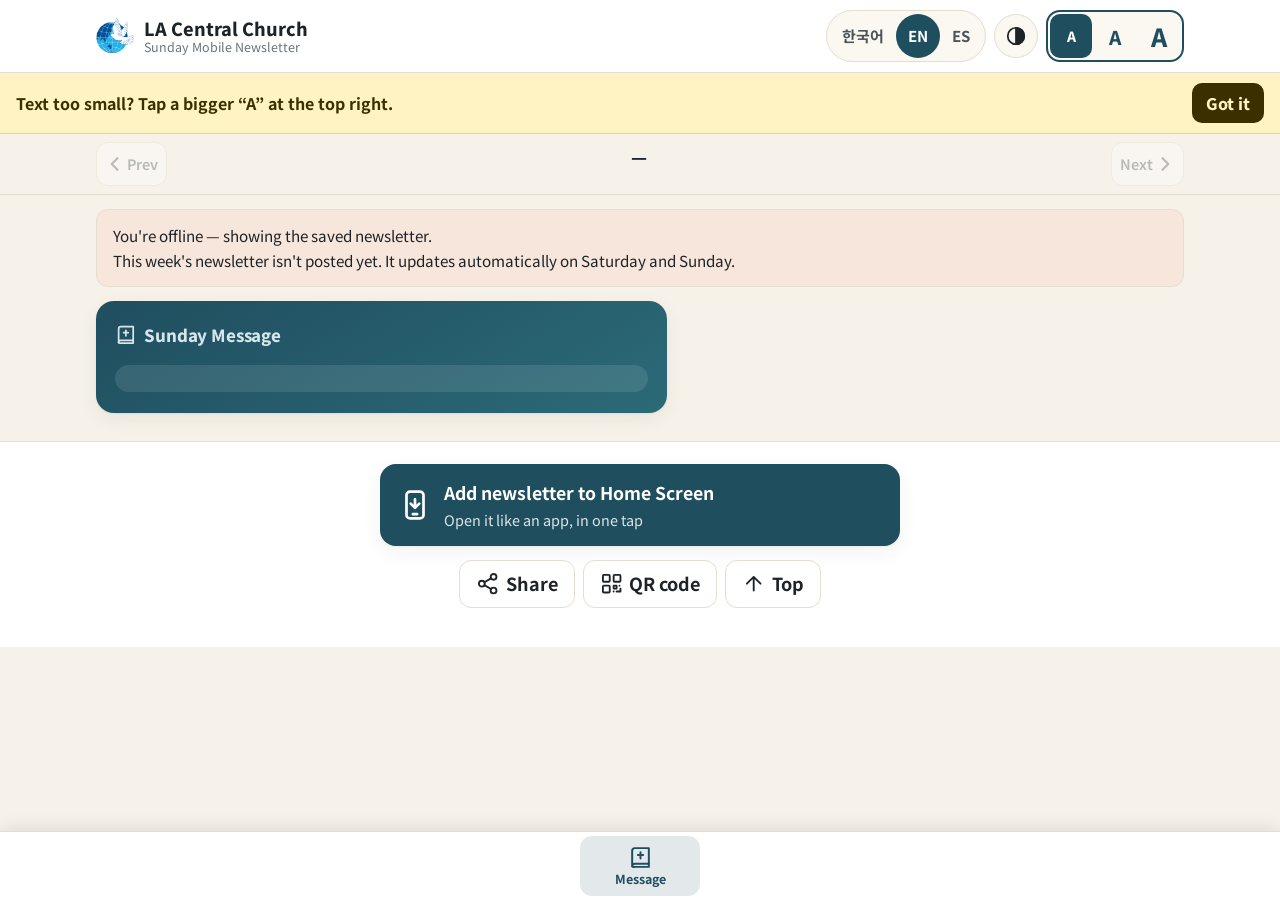
==== index.html @ 3c561816 "원본 소식지 칸 제거 Co-Authored-By: Claude Opus 5.5 <noreply@anthropic.com> Claude-Session: https://claude.a" ====
<!doctype html>
<html lang="ko">
<head>
  <meta charset="utf-8">
  <meta name="viewport" content="width=device-width, initial-scale=1, viewport-fit=cover">
  <title>LA 중앙교회</title>
  <meta name="description" content="LA Central Church · Sunday Newsletter">
  <meta property="og:type" content="website">
  <meta property="og:site_name" content="LA Central Church">
  <meta property="og:title" content="LA Central Church">
  <meta property="og:description" content="Sunday Newsletter">
  <meta property="og:url" content="https://ilhwan-moon.github.io/jungang-bulletin/">
  <meta property="og:image" content="https://ilhwan-moon.github.io/jungang-bulletin/og-image.png">
  <meta property="og:image:width" content="1200">
  <meta property="og:image:height" content="630">
  <meta name="twitter:card" content="summary_large_image">
  <meta name="robots" content="noindex, nofollow">
  <meta name="theme-color" content="#1f4e5f">
  <link rel="manifest" href="manifest.webmanifest">
  <link rel="icon" href="favicon-32.png" type="image/png" sizes="32x32">
  <link rel="icon" href="icon-192.png" type="image/png" sizes="192x192">
  <link rel="apple-touch-icon" href="apple-touch-icon.png">
  <meta name="apple-mobile-web-app-capable" content="yes">
  <meta name="mobile-web-app-capable" content="yes">
  <meta name="apple-mobile-web-app-title" content="LA 중앙교회">
  <meta name="apple-mobile-web-app-status-bar-style" content="default">
  <link rel="preconnect" href="https://fonts.googleapis.com">
  <link rel="preconnect" href="https://fonts.gstatic.com" crossorigin>
  <link href="https://fonts.googleapis.com/css2?family=Noto+Sans+KR:wght@400;500;700;800&family=Noto+Serif+KR:wght@600;700&display=swap" rel="stylesheet">
  <link rel="stylesheet" href="styles.css">
  <script>
    // 화면 깜빡임 없이 저장된 화면 모드(밝게/어둡게) 먼저 적용
    (function () { try { var m = localStorage.getItem('bb_theme') || ((document.cookie.match(/(?:^|;\s*)bb_theme=(light|dark)/) || [])[1]); if (m === 'light' || m === 'dark') document.documentElement.setAttribute('data-theme', m); } catch (e) {} })();
  </script>
  <script src="config.js"></script>
</head>
<body>
  <a class="skip" href="#main">본문으로</a>

  <header class="topbar" id="top">
    <div class="topbar-inner">
      <div class="brand">
        <img src="logo.png" alt="" width="38" height="38">
        <div>
          <div class="brand-name" data-church></div>
          <div class="brand-sub" data-i18n="bulletin"></div>
        </div>
      </div>
      <div class="controls">
        <div class="seg" role="group" aria-label="Language" id="langSeg">
          <button type="button" data-lang="ko" lang="ko">한국어</button>
          <button type="button" data-lang="en" lang="en">EN</button>
          <button type="button" data-lang="es" lang="es">ES</button>
        </div>
        <button type="button" class="theme-btn" id="themeBtn"><span class="ico" id="themeIco" aria-hidden="true"></span><span class="sr" id="themeLabel"></span></button>
        <div class="sizeseg" role="group" id="sizeSeg">
          <button type="button" data-size="1"><span class="g g1" aria-hidden="true">가</span></button>
          <button type="button" data-size="2"><span class="g g2" aria-hidden="true">가</span></button>
          <button type="button" data-size="3"><span class="g g3" aria-hidden="true">가</span></button>
        </div>
      </div>
    </div>
  </header>

  <div class="size-hint" id="sizeHint" hidden>
    <span id="sizeHintText"></span>
    <button type="button" id="sizeHintClose" data-i18n="ok"></button>
  </div>

  <div class="weekbar">
    <button type="button" class="wk-arrow" id="prevWeek"><svg viewBox="0 0 24 24" aria-hidden="true"><path d="M15 5l-7 7 7 7"/></svg><span data-i18n="prev"></span></button>
    <div class="wk-center">
      <div class="wk-date" id="weekDate">&nbsp;</div>
      <div class="wk-tag" id="weekTag"></div>
    </div>
    <button type="button" class="wk-arrow" id="nextWeek"><span data-i18n="next"></span><svg viewBox="0 0 24 24" aria-hidden="true"><path d="M9 5l7 7-7 7"/></svg></button>
  </div>

  <main id="main" class="wrap">
    <div id="notice" class="notice" hidden></div>

    <nav class="quicknav" aria-label="Sections" id="quicknav"></nav>

    <div class="grid">
      <div class="col-main">
        <!-- 가장 중요한 주일 말씀 -->
        <section class="card hero" id="sec-sermon" aria-labelledby="h-sermon">
          <h2 class="eyebrow" id="h-sermon"><span class="ico" data-ico="bible"></span><span data-i18n="sermon"></span></h2>
          <p class="sermon-title" id="sermonTitle"></p>
          <div class="sermon-meta">
            <div class="meta-row" id="scriptureRow">
              <span class="meta-k" data-i18n="scripture"></span>
              <span class="meta-v scripture" id="scripture"></span>
            </div>
            <div class="meta-row" id="preacherRow">
              <span class="meta-k" data-i18n="preacher"></span>
              <span class="meta-v" id="preacher"></span>
            </div>
            <div class="meta-row" id="locationRow">
              <span class="meta-k" data-i18n="location"></span>
              <span class="meta-v" id="sermonLocation"></span>
            </div>
          </div>
          <div class="video" id="videoBlock"></div>
          <div class="times" id="timesBlock">
            <h3 class="sub"><span class="ico" data-ico="clock"></span><span data-i18n="serviceTimes"></span></h3>
            <ul class="time-list" id="serviceTimes"></ul>
          </div>
          <p class="scripture-text" id="scriptureText" hidden></p>
          <div class="hymns" id="hymnsBlock">
            <h3 class="sub"><span class="ico" data-ico="music"></span><span data-i18n="hymns"></span></h3>
            <ol class="hymn-list" id="hymns"></ol>
          </div>
          <p class="fellow" id="fellowshipRow"><span class="fellow-k" data-i18n="fellowship"></span> <span id="fellowship"></span></p>
          <details class="order" id="orderBlock">
            <summary><span data-i18n="order"></span></summary>
            <ol class="order-list" id="order"></ol>
          </details>
        </section>

        <!-- 암송 -->
        <section class="card memory" id="sec-memory" aria-labelledby="h-memory">
          <div class="card-head">
            <h2 class="eyebrow" id="h-memory"><span class="ico" data-ico="heart"></span><span data-i18n="memory"></span></h2>
            <button type="button" class="chip-btn" id="practiceBtn" aria-pressed="false" data-i18n="practice"></button>
          </div>
          <p class="verse-theme" id="memoryTheme"></p>
          <blockquote class="verse" id="memoryText"></blockquote>
          <p class="verse-ref" id="memoryRef"></p>
          <p class="hint" id="practiceHint" hidden data-i18n="practiceHint"></p>
          <details class="next-verse" id="memoryLastBlock">
            <summary data-i18n="memoryLast"></summary>
            <p class="next-text" id="memoryLastText"></p>
            <p class="verse-ref" id="memoryLastRef"></p>
          </details>
          <details class="next-verse" id="memoryNextBlock">
            <summary data-i18n="memoryNext"></summary>
            <p class="next-text" id="memoryNextText"></p>
            <p class="verse-ref" id="memoryNextRef"></p>
          </details>
        </section>

        <!-- 이번 주 묵상 말씀 -->
        <section class="card" id="sec-readings" aria-labelledby="h-readings">
          <h2 class="eyebrow" id="h-readings"><span class="ico" data-ico="book"></span><span data-i18n="readings"></span></h2>
          <ul class="read-list" id="readings"></ul>
        </section>
      </div>

      <div class="col-side">
        <section class="card" id="sec-news" aria-labelledby="h-news">
          <h2 class="eyebrow" id="h-news"><span class="ico" data-ico="bell"></span><span data-i18n="news"></span></h2>
          <ol class="news-list" id="news"></ol>
        </section>

        <section class="card" id="sec-schedule" aria-labelledby="h-schedule">
          <h2 class="eyebrow" id="h-schedule"><span class="ico" data-ico="calendar"></span><span data-i18n="schedule"></span></h2>
          <ul class="sched-list" id="schedule"></ul>
          <div id="meetingsBlock">
            <h3 class="sub2" data-i18n="meetings"></h3>
            <ul class="meet-list" id="meetings"></ul>
          </div>
        </section>

        <section class="card" id="sec-serve" aria-labelledby="h-serve">
          <h2 class="eyebrow" id="h-serve"><span class="ico" data-ico="hands"></span><span data-i18n="serve"></span></h2>
          <div class="serve-search" id="serveSearchWrap">
            <label for="serveSearch" class="sr" data-i18n="findName"></label>
            <input id="serveSearch" type="search" autocomplete="off">
          </div>
          <ul class="serve-list" id="serve"></ul>
          <div id="serveMonthlyBlock">
            <h3 class="sub2" data-i18n="monthlyServe"></h3>
            <ul class="serve-month" id="serveMonthly"></ul>
          </div>
        </section>

        <section class="card" id="sec-prayer" aria-labelledby="h-prayer">
          <h2 class="eyebrow" id="h-prayer"><span class="ico" data-ico="pray"></span><span data-i18n="prayer"></span></h2>
          <ul class="prayer-list" id="prayer"></ul>
        </section>

      </div>
    </div>
  </main>

  <footer class="foot">
    <div class="wrap foot-inner">
      <button type="button" class="install-btn" id="installBtn" hidden>
        <span class="ico" data-ico="phone"></span>
        <span class="install-txt"><b data-i18n="installTitle"></b><small data-i18n="installSub"></small></span>
      </button>
      <div class="foot-actions">
        <button type="button" class="btn" id="shareBtn"><span class="ico" data-ico="share"></span><span data-i18n="share"></span></button>
        <button type="button" class="btn" id="qrBtn"><span class="ico" data-ico="qr"></span><span data-i18n="qr"></span></button>
        <a class="btn" href="#top"><span class="ico" data-ico="up"></span><span data-i18n="toTop"></span></a>
      </div>
      <p class="foot-meta" id="updated"></p>
      <p class="foot-meta" id="churchInfo"></p>
    </div>
  </footer>

  <dialog id="qrDialog">
    <div class="qr-box">
      <p class="qr-title" data-i18n="qrTitle"></p>
      <div id="qrCode"></div>
      <p class="qr-url" id="qrUrl"></p>
      <button type="button" class="btn" id="qrClose" data-i18n="close"></button>
    </div>
  </dialog>

  <nav class="bottomnav" id="bottomnav" aria-label="Menu"></nav>

  <dialog id="installDialog">
    <div class="ins-box">
      <p class="ins-title" id="insTitle"></p>
      <ol class="ins-steps" id="insSteps"></ol>
      <button type="button" class="btn primary" id="insClose" data-i18n="ok"></button>
    </div>
  </dialog>

  <div class="toast" id="toast" role="status" aria-live="polite"></div>

  <script src="lacc-parser.js"></script>
  <script src="app.js"></script>
</body>
</html>
---- styles.css ----
:root {
  --bg: #f6f2ea;
  --surface: #ffffff;
  --surface-2: #fbf8f2;
  --ink: #1d2327;
  --ink-2: #4a545b;
  --muted: #6b747a;
  --line: #e5ddcf;
  --primary: #1f4e5f;
  --primary-ink: #ffffff;
  --accent: #b5502f;
  --accent-soft: #f7e6dc;
  --gold: #a07a2c;
  --hero-1: #1f4e5f;
  --hero-2: #2c6a78;
  --hero-ink: #ffffff;
  --hero-ink-2: #d6e6ea;
  --focus: #ffb703;
  --shadow: 0 1px 2px rgba(30, 30, 20, .06), 0 6px 20px rgba(30, 30, 20, .06);
  --radius: 18px;
  --serif: "Noto Serif KR", "Nanum Myeongjo", Georgia, serif;
  --sans: "Noto Sans KR", -apple-system, BlinkMacSystemFont, "Apple SD Gothic Neo", "Malgun Gothic", "Segoe UI", Roboto, sans-serif;
  color-scheme: light;
}
@media (prefers-color-scheme: dark) {
  :root:not([data-theme="light"]) {
    --bg: #121618; --surface: #1b2124; --surface-2: #20272b; --ink: #eef1f2; --ink-2: #c3cbcf;
    --muted: #9aa5ab; --line: #2e383d; --primary: #6fb3c4; --primary-ink: #0d1a1e; --accent: #f08c66;
    --accent-soft: #3a2620; --gold: #e0b75a; --hero-1: #17394a; --hero-2: #1f4e5f; --hero-ink: #ffffff;
    --hero-ink-2: #c7dce2; --shadow: 0 1px 2px rgba(0,0,0,.4); color-scheme: dark;
  }
}
:root[data-theme="dark"] {
  --bg: #121618; --surface: #1b2124; --surface-2: #20272b; --ink: #eef1f2; --ink-2: #c3cbcf;
  --muted: #9aa5ab; --line: #2e383d; --primary: #6fb3c4; --primary-ink: #0d1a1e; --accent: #f08c66;
  --accent-soft: #3a2620; --gold: #e0b75a; --hero-1: #17394a; --hero-2: #1f4e5f; --hero-ink: #ffffff;
  --hero-ink-2: #c7dce2; --shadow: 0 1px 2px rgba(0,0,0,.4); color-scheme: dark;
}

/* 글씨 크기 3단계 — 모든 크기는 rem 기준이라 한 번에 커집니다 */
html { font-size: 100%; -webkit-text-size-adjust: 100%; scroll-behavior: smooth; scroll-padding-top: 9rem; }
html[data-size="2"] { font-size: 118.75%; }
html[data-size="3"] { font-size: 137.5%; }
@media (prefers-reduced-motion: reduce) { html { scroll-behavior: auto; } * { transition: none !important; animation: none !important; } }

* { box-sizing: border-box; }
body {
  margin: 0; background: var(--bg); color: var(--ink);
  font-family: var(--sans); font-size: 1.125rem; line-height: 1.65;
  word-break: keep-all; overflow-wrap: break-word;
}
button, input { font: inherit; color: inherit; }
a { color: var(--primary); }
:focus-visible { outline: 3px solid var(--focus); outline-offset: 2px; border-radius: 8px; }
.sr { position: absolute; width: 1px; height: 1px; overflow: hidden; clip: rect(0 0 0 0); white-space: nowrap; }
.skip { position: absolute; left: -999px; top: 0; background: var(--primary); color: var(--primary-ink); padding: .5rem 1rem; z-index: 50; }
.skip:focus { left: 1rem; }
[hidden] { display: none !important; }

.wrap { max-width: 1120px; margin: 0 auto; padding: 0 16px; }

/* ── 상단바 ── */
.topbar { position: sticky; top: 0; z-index: 20; background: var(--surface); border-bottom: 1px solid var(--line); }
.topbar-inner { max-width: 1120px; margin: 0 auto; padding: 10px 16px; display: flex; align-items: center; justify-content: space-between; gap: 10px; flex-wrap: wrap; }
.brand { display: flex; align-items: center; gap: 10px; min-width: 0; }
.brand img { border-radius: 10px; flex: none; }
.brand-name { font-weight: 800; font-size: 1.1rem; line-height: 1.2; }
.brand-sub { font-size: .8rem; color: var(--muted); line-height: 1.2; }
.controls { display: flex; align-items: center; gap: 8px; }
.seg { display: inline-flex; background: var(--surface-2); border: 1px solid var(--line); border-radius: 999px; padding: 3px; }
.seg button { border: 0; background: transparent; padding: .4rem .75rem; min-height: 44px; border-radius: 999px; font-weight: 700; font-size: .95rem; cursor: pointer; color: var(--ink-2); }
.seg button[aria-pressed="true"] { background: var(--primary); color: var(--primary-ink); }
.size-btn { display: inline-flex; align-items: center; gap: 6px; min-height: 44px; padding: .3rem .8rem; border: 2px solid var(--primary); background: var(--surface); color: var(--primary); border-radius: 999px; font-weight: 800; cursor: pointer; }
.size-glyph { font-size: 1.15rem; line-height: 1; }
.size-glyph::after { content: attr(data-plus); font-size: .8em; }
.size-label { font-size: .9rem; }
@media (max-width: 420px) { .size-label { display: none; } .seg button { padding: .4rem .6rem; } .brand-sub { display: none; } }

/* ── 주차 선택 ── */
.weekbar { position: sticky; top: var(--topbar-h, 66px); z-index: 19; background: var(--bg); border-bottom: 1px solid var(--line); display: flex; align-items: center; justify-content: space-between; gap: 8px; padding: 8px max(16px, calc((100% - 1120px) / 2 + 16px)); }
.wk-arrow { display: inline-flex; align-items: center; gap: 2px; min-height: 44px; min-width: 44px; padding: 0 .5rem; border: 1px solid var(--line); background: var(--surface); border-radius: 12px; cursor: pointer; font-size: .9rem; font-weight: 600; color: var(--ink-2); }
.wk-arrow svg { width: 20px; height: 20px; fill: none; stroke: currentColor; stroke-width: 2.5; stroke-linecap: round; stroke-linejoin: round; }
.wk-arrow:disabled { opacity: .35; cursor: default; }
.wk-center { text-align: center; min-width: 0; }
.wk-date { font-weight: 800; font-size: 1.1rem; line-height: 1.3; }
.wk-tag { font-size: .8rem; color: var(--accent); font-weight: 700; min-height: 1.1em; }
@media (max-width: 420px) { .wk-arrow span { display: none; } }

/* ── 알림 ── */
.notice { margin: 14px 0 0; padding: .8rem 1rem; border-radius: 12px; background: var(--accent-soft); color: var(--ink); border: 1px solid var(--line); font-size: .95rem; }

/* ── 바로가기 ── */
.quicknav { display: grid; grid-template-columns: repeat(3, 1fr); gap: 8px; margin: 14px 0; }
.quicknav a { display: flex; flex-direction: column; align-items: center; justify-content: center; gap: 4px; min-height: 72px; padding: .5rem .25rem; background: var(--surface); border: 1px solid var(--line); border-radius: 14px; text-decoration: none; color: var(--ink); font-weight: 700; font-size: .92rem; text-align: center; box-shadow: var(--shadow); }
.quicknav a .ico svg { width: 26px; height: 26px; stroke: var(--primary); }
.quicknav a:active { transform: scale(.97); }
@media (min-width: 640px) { .quicknav { grid-template-columns: repeat(6, 1fr); } }

/* ── 레이아웃 ── */
.grid { display: grid; gap: 14px; }
.col-main, .col-side { display: grid; gap: 14px; align-content: start; }
@media (min-width: 900px) { .grid { grid-template-columns: 1.15fr 1fr; gap: 20px; } .col-main { position: sticky; top: calc(var(--topbar-h, 66px) + 74px); } }

.card { background: var(--surface); border: 1px solid var(--line); border-radius: var(--radius); padding: 1.1rem 1.1rem 1.2rem; box-shadow: var(--shadow); }
.card-head { display: flex; align-items: center; justify-content: space-between; gap: 8px; }
.eyebrow { display: flex; align-items: center; gap: .45rem; margin: 0 0 .6rem; font-size: 1.05rem; font-weight: 800; color: var(--primary); letter-spacing: -.01em; }
.ico { display: inline-flex; }
.ico svg { width: 1.3em; height: 1.3em; fill: none; stroke: currentColor; stroke-width: 1.9; stroke-linecap: round; stroke-linejoin: round; }
.empty { color: var(--muted); font-style: normal; margin: .2rem 0; }

/* ── 주일 말씀 (가장 크게) ── */
.hero { background: linear-gradient(150deg, var(--hero-1), var(--hero-2)); color: var(--hero-ink); border: 0; padding: 1.3rem 1.2rem 1.3rem; }
.hero .eyebrow { color: var(--hero-ink-2); }
.sermon-title { font-family: var(--serif); font-size: 1.95rem; line-height: 1.3; font-weight: 700; margin: .1rem 0 1rem; letter-spacing: -.01em; }
.sermon-meta { display: grid; gap: .5rem; padding: .85rem 1rem; background: rgba(255,255,255,.1); border-radius: 14px; }
.meta-row { display: flex; gap: .8rem; align-items: baseline; }
.meta-k { flex: none; min-width: 4.8em; font-size: .88rem; color: var(--hero-ink-2); font-weight: 600; }
.meta-v { font-size: 1.15rem; font-weight: 700; }
.meta-v.scripture { font-size: 1.3rem; }
.scripture-text { margin: .9rem 0 0; font-family: var(--serif); font-size: 1.1rem; line-height: 1.8; color: var(--hero-ink); opacity: .95; }
.hero .sub { display: flex; align-items: center; gap: .4rem; margin: 1.1rem 0 .5rem; font-size: .95rem; color: var(--hero-ink-2); font-weight: 700; }
.hymn-list { list-style: none; margin: 0; padding: 0; display: grid; gap: .45rem; }
.hymn-list li { display: flex; gap: .7rem; align-items: center; background: rgba(255,255,255,.95); color: #17323c; border-radius: 12px; padding: .6rem .85rem; font-weight: 700; font-size: 1.1rem; line-height: 1.4; }
.hymn-num { flex: none; display: inline-grid; place-items: center; min-width: 2.6em; padding: .15rem .45rem; border-radius: 8px; background: #f3d9a4; color: #5b3d07; font-weight: 800; font-size: .95em; }
.order { margin-top: 1rem; border-top: 1px solid rgba(255,255,255,.2); padding-top: .6rem; }
.order summary { cursor: pointer; font-weight: 700; color: var(--hero-ink-2); min-height: 44px; display: flex; align-items: center; }
.order-list { margin: .3rem 0 0; padding: 0; list-style: none; display: grid; gap: .1rem; }
.order-list li { display: grid; grid-template-columns: minmax(5em, auto) 1fr auto; gap: .6rem; padding: .35rem 0; border-bottom: 1px dashed rgba(255,255,255,.18); font-size: 1rem; }
.order-list .o-k { color: var(--hero-ink-2); font-weight: 600; }
.order-list .o-who { color: var(--hero-ink-2); text-align: right; }

/* ── 암송 ── */
.memory { background: var(--surface); border-left: 6px solid var(--gold); }
.verse { margin: .3rem 0 .4rem; font-family: var(--serif); font-size: 1.45rem; line-height: 1.75; font-weight: 600; color: var(--ink); }
.verse-ref { margin: 0; font-weight: 800; color: var(--gold); font-size: 1.1rem; }
.chip-btn { border: 1px solid var(--line); background: var(--surface-2); border-radius: 999px; padding: .35rem .9rem; min-height: 44px; font-size: .9rem; font-weight: 700; cursor: pointer; color: var(--ink-2); white-space: nowrap; flex: none; }
.chip-btn[aria-pressed="true"] { background: var(--gold); border-color: var(--gold); color: #fff; }
.verse .w { border-radius: 6px; transition: background .15s; }
.verse.practice .w.h { background: var(--line); color: transparent; cursor: pointer; }
.hint { margin: .5rem 0 0; font-size: .9rem; color: var(--muted); }

/* ── 목록들 ── */
.news-list { margin: 0; padding: 0; list-style: none; counter-reset: n; display: grid; gap: .1rem; }
.news-list li { counter-increment: n; position: relative; padding: .7rem 0 .7rem 2.4rem; border-bottom: 1px solid var(--line); font-size: 1.08rem; }
.news-list li:last-child { border-bottom: 0; }
.news-list li::before { content: counter(n); position: absolute; left: 0; top: .72rem; width: 1.75rem; height: 1.75rem; border-radius: 50%; background: var(--primary); color: var(--primary-ink); display: grid; place-items: center; font-weight: 800; font-size: .9rem; }

.sched-list { margin: 0; padding: 0; list-style: none; display: grid; gap: .5rem; }
.sched-list li { display: flex; gap: .8rem; align-items: flex-start; padding: .55rem .6rem; background: var(--surface-2); border-radius: 12px; }
.sched-when { flex: none; min-width: 5.5em; padding: .2rem .55rem; border-radius: 8px; background: var(--accent-soft); color: var(--accent); font-weight: 800; font-size: .95rem; text-align: center; line-height: 1.4; }
.sched-what { font-weight: 600; }

.serve-search input { width: 100%; min-height: 48px; padding: .5rem .9rem; border: 2px solid var(--line); border-radius: 12px; background: var(--surface-2); margin-bottom: .6rem; }
.serve-list { margin: 0; padding: 0; list-style: none; display: grid; gap: 0; }
.serve-list li { display: grid; grid-template-columns: minmax(5.5em, 34%) 1fr; gap: .8rem; padding: .65rem 0; border-bottom: 1px solid var(--line); }
.serve-list li:last-child { border-bottom: 0; }
.serve-role { font-weight: 800; color: var(--primary); }
.serve-names { font-weight: 600; }
.serve-list li.full { grid-template-columns: 1fr; }
mark { background: #ffe08a; color: #222; border-radius: 4px; padding: 0 2px; }

.prayer-list { margin: 0; padding: 0; list-style: none; display: grid; gap: .45rem; }
.prayer-list li { padding-left: 1.6rem; position: relative; }
.prayer-list li::before { content: ""; position: absolute; left: .35rem; top: .7em; width: .5rem; height: .5rem; border-radius: 50%; background: var(--accent); }

.orig-btns { display: flex; flex-wrap: wrap; gap: 8px; }
.btn { display: inline-flex; align-items: center; justify-content: center; gap: .4rem; min-height: 48px; padding: .5rem 1rem; border-radius: 12px; border: 1px solid var(--line); background: var(--surface); color: var(--ink); font-weight: 700; text-decoration: none; cursor: pointer; }
.btn.primary { background: var(--primary); color: var(--primary-ink); border-color: var(--primary); }
.raw { margin-top: .8rem; }
.raw summary { cursor: pointer; min-height: 44px; display: flex; align-items: center; color: var(--ink-2); font-weight: 600; }
.raw pre { white-space: pre-wrap; font-family: var(--sans); font-size: 1rem; background: var(--surface-2); padding: .9rem; border-radius: 12px; max-height: 60vh; overflow: auto; margin: .4rem 0 0; }

/* ── 하단 ── */
.foot { margin-top: 28px; padding: 22px 0 calc(28px + env(safe-area-inset-bottom)); border-top: 1px solid var(--line); background: var(--surface); }
.foot-actions { display: flex; flex-wrap: wrap; gap: 8px; justify-content: center; }
.foot-meta { text-align: center; color: var(--muted); font-size: .88rem; margin: .7rem 0 0; }

dialog { border: 0; border-radius: 20px; padding: 0; background: var(--surface); color: var(--ink); max-width: min(92vw, 380px); }
dialog::backdrop { background: rgba(0,0,0,.5); }
.qr-box { padding: 1.4rem; text-align: center; display: grid; gap: .8rem; justify-items: center; }
.qr-title { margin: 0; font-weight: 800; font-size: 1.1rem; }
#qrCode { background: #fff; padding: 12px; border-radius: 12px; }
#qrCode img, #qrCode canvas { display: block; width: 220px; height: 220px; }
.qr-url { margin: 0; font-size: .85rem; color: var(--muted); word-break: break-all; }

.toast { visibility: hidden; position: fixed; left: 50%; bottom: calc(24px + env(safe-area-inset-bottom)); transform: translateX(-50%) translateY(150%); background: #222; color: #fff; padding: .7rem 1.2rem; border-radius: 999px; font-weight: 600; transition: transform .25s; z-index: 60; max-width: 90vw; text-align: center; }
.toast.show { visibility: visible; transform: translateX(-50%) translateY(0); }

.loading .sermon-title, .loading .verse { color: transparent; background: rgba(127,127,127,.18); border-radius: 10px; min-height: 2.2em; }

@media print {
  .topbar, .weekbar, .quicknav, .foot-actions, .serve-search, .chip-btn { display: none !important; }
  body { background: #fff; }
  .hero { color: #000; background: #fff; border: 2px solid #000; }
  .hero * { color: #000 !important; }
}

/* 아주 큰 글씨 + 좁은 화면: 줄 나눔 대신 위아래로 쌓기 */
@media (max-width: 640px) {
  html[data-size="2"] .quicknav, html[data-size="3"] .quicknav { grid-template-columns: repeat(2, 1fr); }
  html[data-size="3"] .meta-row { flex-direction: column; gap: 0; }
  html[data-size="3"] .serve-list li { grid-template-columns: 1fr; gap: 0; }
  html[data-size="3"] .sched-list li { flex-direction: column; gap: .25rem; }
  html[data-size="3"] .order-list li { grid-template-columns: 1fr; gap: 0; }
  html[data-size="3"] .order-list .o-who { text-align: left; }
  html[data-size="3"] .card-head { flex-wrap: wrap; }
  html[data-size="3"] .sermon-title { font-size: 1.7rem; }
}
.from { font-size: .7em; font-weight: 500; opacity: .75; }

/* ── 예배 시간 / 교제 ── */
.time-list { list-style: none; margin: 0; padding: 0; display: flex; flex-wrap: wrap; gap: .45rem; }
.time-list li { display: inline-flex; gap: .45rem; align-items: baseline; background: rgba(255,255,255,.12); border: 1px solid rgba(255,255,255,.22); border-radius: 999px; padding: .3rem .85rem; }
.t-k { color: var(--hero-ink-2); font-size: .92rem; font-weight: 600; }
.t-v { font-weight: 800; }
.fellow { margin: 1rem 0 0; padding: .7rem .9rem; border-radius: 12px; background: rgba(0,0,0,.14); }
.fellow-k { display: block; font-size: .85rem; color: var(--hero-ink-2); font-weight: 600; }
#fellowship { font-weight: 700; font-size: 1.08rem; }

/* ── 암송 주제 / 다음 주 ── */
.verse-theme { margin: 0 0 .1rem; display: inline-block; padding: .1rem .7rem; border-radius: 999px; background: var(--accent-soft); color: var(--accent); font-weight: 700; font-size: .9rem; }
.next-verse { margin-top: .9rem; border-top: 1px dashed var(--line); padding-top: .4rem; }
.next-verse summary { cursor: pointer; min-height: 44px; display: flex; align-items: center; font-weight: 700; color: var(--ink-2); }
.next-text { margin: .2rem 0 .3rem; font-family: var(--serif); font-size: 1.15rem; line-height: 1.7; color: var(--ink-2); }

/* ── 묵상 말씀 ── */
.read-list { list-style: none; margin: 0; padding: 0; display: grid; gap: .35rem; }
.read-list li { display: grid; grid-template-columns: 4.2em 1fr; gap: .7rem; align-items: baseline; padding: .5rem .7rem; border-radius: 12px; }
.read-list li:nth-child(odd) { background: var(--surface-2); }
.read-list li.today { background: var(--primary); color: var(--primary-ink); }
.r-day { font-weight: 800; color: var(--primary); }
.read-list li.today .r-day { color: var(--primary-ink); }
.r-day em { display: block; font-style: normal; font-size: .75rem; font-weight: 700; opacity: .85; }
.r-txt { font-weight: 600; }

/* ── 정기 모임 ── */
.sub2 { margin: 1.1rem 0 .4rem; font-size: .95rem; color: var(--ink-2); font-weight: 800; }
.meet-list { list-style: none; margin: 0; padding: 0; }
.meet-list li { display: flex; justify-content: space-between; gap: .8rem; padding: .5rem 0; border-bottom: 1px solid var(--line); }
.meet-list li:last-child { border-bottom: 0; }
.m-name { font-weight: 700; }
.m-time { color: var(--accent); font-weight: 700; text-align: right; }

/* ── 봉사 이번 주/다음 주 탭 ── */
.tabs { display: grid; grid-template-columns: 1fr 1fr; gap: 4px; padding: 4px; background: var(--surface-2); border: 1px solid var(--line); border-radius: 14px; margin-bottom: .7rem; }
.tabs button { border: 0; background: transparent; min-height: 46px; border-radius: 10px; font-weight: 800; cursor: pointer; color: var(--ink-2); }
.tabs button[aria-selected="true"] { background: var(--primary); color: var(--primary-ink); }

@media (max-width: 640px) {
  html[data-size="3"] .read-list li { grid-template-columns: 1fr; gap: 0; }
  html[data-size="3"] .meet-list li { flex-direction: column; gap: 0; }
  html[data-size="3"] .m-time { text-align: left; }
}
@media (min-width: 640px) { .quicknav { grid-template-columns: repeat(auto-fit, minmax(110px, 1fr)); } }
@media (max-width: 560px) {
  .serve-list li { grid-template-columns: 1fr; gap: .1rem; }
  .serve-role { font-size: .92rem; }
}
.next-verse + .next-verse { margin-top: 0; }

/* ── 봉사: 역할별 이번 주 / 다음 주 ── */
.serve-list { gap: .6rem; }
.serve-list li.serve-item { display: block; padding: .75rem .8rem; border: 1px solid var(--line); border-radius: 14px; background: var(--surface); }
.serve-list li.serve-item:last-child { border-bottom: 1px solid var(--line); }
.si-role { font-weight: 800; color: var(--primary); font-size: 1.05rem; margin-bottom: .45rem; }
.si-weeks { display: grid; gap: .4rem; }
.si-row { display: grid; grid-template-columns: 6.2em 1fr; gap: .6rem; align-items: baseline; padding: .45rem .6rem; border-radius: 10px; }
.si-row .wk { font-size: .85rem; font-weight: 700; line-height: 1.3; }
.si-row .wk b { display: block; font-size: 1rem; }
.si-row.cur { background: var(--primary); color: var(--primary-ink); }
.si-row.cur .si-names { font-weight: 800; font-size: 1.05rem; }
.si-row.nxt { background: var(--surface-2); color: var(--ink-2); border: 1px dashed var(--line); }
.si-row.nxt .wk { color: var(--muted); }
.si-row.nxt .si-names { font-weight: 600; }
.si-row.cur mark { background: #ffe08a; color: #222; }
@media (min-width: 900px) { .si-weeks:not(.one) { grid-template-columns: 1fr 1fr; } .si-row { grid-template-columns: 1fr; gap: .15rem; } }
@media (max-width: 640px) { html[data-size="3"] .si-row { grid-template-columns: 1fr; gap: .1rem; } }
.serve-month { list-style: none; margin: 0; padding: 0; }
.serve-month li { display: grid; grid-template-columns: minmax(5.5em, 34%) 1fr; gap: .8rem; padding: .6rem 0; border-bottom: 1px solid var(--line); }
.serve-month li:last-child { border-bottom: 0; }
@media (max-width: 560px) { .serve-month li { grid-template-columns: 1fr; gap: .1rem; } }
@media (max-width: 560px) {
  .si-row { grid-template-columns: 1fr; gap: .15rem; }
  .si-row .wk b { display: inline; margin-left: .3em; }
}

/* ── 화면 모드 버튼 ── */
.theme-btn { display: inline-grid; place-items: center; width: 44px; height: 44px; border-radius: 50%; border: 1px solid var(--line); background: var(--surface-2); color: var(--ink); cursor: pointer; flex: none; }
.theme-btn .ico svg { width: 22px; height: 22px; }

/* ── 아래쪽 고정 메뉴 (글씨 크기와 상관없이 한 줄에 맞도록 px 사용) ── */
body { padding-bottom: calc(72px + env(safe-area-inset-bottom)); }
.bottomnav { position: fixed; left: 0; right: 0; bottom: 0; z-index: 30; display: flex; justify-content: center; background: var(--surface); border-top: 1px solid var(--line); box-shadow: 0 -4px 16px rgba(0,0,0,.08); padding: 4px 4px calc(4px + env(safe-area-inset-bottom)); }
.bottomnav:empty { display: none; }
.bottomnav a { flex: 1 1 0; max-width: 120px; min-width: 0; display: flex; flex-direction: column; align-items: center; justify-content: center; gap: 2px; min-height: 60px; padding: 4px 2px; border-radius: 12px; text-decoration: none; color: var(--muted); font-size: 12.5px; font-weight: 700; line-height: 1.15; text-align: center; }
.bottomnav a span { max-width: 100%; overflow: hidden; text-overflow: ellipsis; white-space: nowrap; }
.bottomnav a .ico svg { width: 25px; height: 25px; }
.bottomnav a[aria-current="true"] { color: var(--primary); background: color-mix(in srgb, var(--primary) 12%, transparent); }
html[data-size="2"] .bottomnav a, html[data-size="3"] .bottomnav a { font-size: 13.5px; }
.toast { bottom: calc(88px + env(safe-area-inset-bottom)); }
@media print { .bottomnav, .theme-btn { display: none !important; } body { padding-bottom: 0; } }
@media (max-width: 380px) { .brand img { display: none; } }
/* 위쪽 바로가기는 아래 고정 메뉴로 대체 (다시 쓰려면 이 줄 삭제) */
.quicknav { display: none !important; }
.grid { margin-top: 14px; }

/* ── 글씨 크기: 가 가 가 (작게·보통·크게) — 머리 부분은 px 고정이라 글씨를 키워도 한 줄 유지 ── */
.controls { flex-wrap: nowrap; }
.seg button { font-size: 15px; }
.sizeseg { display: inline-flex; align-items: stretch; background: var(--surface-2); border: 2px solid var(--primary); border-radius: 14px; padding: 2px; gap: 2px; }
.sizeseg button { display: grid; place-items: center; width: 42px; min-height: 44px; border: 0; border-radius: 10px; background: transparent; color: var(--primary); cursor: pointer; font-weight: 800; line-height: 1; padding: 0; }
.sizeseg .g1 { font-size: 14px; }
.sizeseg .g2 { font-size: 19px; }
.sizeseg .g3 { font-size: 25px; }
.sizeseg button[aria-pressed="true"] { background: var(--primary); color: var(--primary-ink); }
.theme-btn { width: 44px; height: 44px; }
.size-hint { position: sticky; top: var(--topbar-h, 66px); z-index: 18; display: flex; align-items: center; justify-content: space-between; gap: 10px; margin: 0; padding: 10px 16px; background: #fff3c4; color: #3b2f00; font-weight: 700; font-size: 16px; line-height: 1.4; border-bottom: 1px solid #e6d58a; }
.size-hint button { flex: none; min-height: 40px; padding: 0 14px; border-radius: 10px; border: 0; background: #3b2f00; color: #fff3c4; font-weight: 800; cursor: pointer; }
@media (max-width: 400px) { .seg button { padding: .4rem .5rem; font-size: 14px; } .sizeseg button { width: 38px; } .controls { gap: 6px; } }
@media (max-width: 360px) { .seg button { padding: .4rem .4rem; font-size: 13px; } .sizeseg button { width: 33px; } .theme-btn { width: 40px; height: 40px; } .controls { gap: 4px; } .topbar-inner { padding: 8px 10px; } }
.brand-name { font-size: 18px; } .brand-sub { font-size: 12.5px; }
html, body { overflow-x: clip; }

/* ── 유튜브 설교 영상 ── */
.video:empty { display: none; }
.video { margin-top: .9rem; }
.yt-card { display: flex; gap: .8rem; align-items: center; padding: .55rem; border-radius: 14px; background: #fff; color: #17323c; text-decoration: none; box-shadow: 0 2px 10px rgba(0,0,0,.18); }
.yt-thumb { position: relative; flex: none; width: 42%; max-width: 220px; aspect-ratio: 16 / 9; border-radius: 10px; overflow: hidden; background: #000; }
.yt-thumb img { width: 100%; height: 100%; object-fit: cover; display: block; }
.yt-play { position: absolute; inset: 0; margin: auto; width: 52px; height: 36px; border-radius: 10px; background: #e62117; color: #fff; display: grid; place-items: center; }
.yt-play svg { width: 24px; height: 24px; }
.yt-text { display: grid; gap: .15rem; min-width: 0; }
.yt-text b { font-size: 1.1rem; color: #c4170f; line-height: 1.3; }
.yt-title { font-weight: 700; line-height: 1.35; }
.yt-text small { color: #5b6b72; font-weight: 600; }
.yt-live { display: flex; align-items: center; justify-content: center; gap: .5rem; min-height: 56px; border-radius: 14px; background: #e62117; color: #fff; font-weight: 800; font-size: 1.15rem; text-decoration: none; }
.yt-live .dot { width: 12px; height: 12px; border-radius: 50%; background: #fff; animation: blink 1.2s infinite; }
@keyframes blink { 50% { opacity: .25; } }
.yt-link { display: inline-flex; align-items: center; gap: .4rem; min-height: 44px; color: var(--hero-ink); font-weight: 700; text-decoration: underline; text-underline-offset: 3px; }
.yt-link svg { width: 20px; height: 20px; color: #ff4e45; }
@media (max-width: 400px) { .yt-card { flex-direction: column; align-items: stretch; } .yt-thumb { width: 100%; max-width: none; } }
html[data-size="3"] .yt-card { flex-direction: column; align-items: stretch; }
html[data-size="3"] .yt-thumb { width: 100%; max-width: none; }

/* ── 홈 화면에 추가 ── */
.install-btn { display: flex; align-items: center; gap: .8rem; width: 100%; max-width: 520px; margin: 0 auto 14px; padding: .85rem 1.1rem; border: 0; border-radius: 16px; background: var(--primary); color: var(--primary-ink); cursor: pointer; text-align: left; box-shadow: var(--shadow); }
.install-btn .ico svg { width: 34px; height: 34px; }
.install-txt { display: grid; gap: .1rem; }
.install-txt b { font-size: 1.1rem; }
.install-txt small { opacity: .85; font-size: .9rem; }
.ins-box { padding: 1.4rem 1.3rem; display: grid; gap: 1rem; }
.ins-title { margin: 0; font-weight: 800; font-size: 1.2rem; text-align: center; }
.ins-steps { margin: 0; padding: 0; list-style: none; counter-reset: s; display: grid; gap: .8rem; }
.ins-steps li { counter-increment: s; position: relative; padding-left: 2.6rem; font-size: 1.05rem; line-height: 1.5; }
.ins-steps li::before { content: counter(s); position: absolute; left: 0; top: 0; width: 1.9rem; height: 1.9rem; border-radius: 50%; background: var(--primary); color: var(--primary-ink); display: grid; place-items: center; font-weight: 800; }
.ins-ico { display: inline-grid; place-items: center; vertical-align: middle; width: 1.8em; height: 1.8em; border-radius: 8px; background: var(--surface-2); border: 1px solid var(--line); color: #0a84ff; }
.ins-ico svg { width: 1.2em; height: 1.2em; fill: none; stroke: currentColor; stroke-width: 2; stroke-linecap: round; stroke-linejoin: round; }
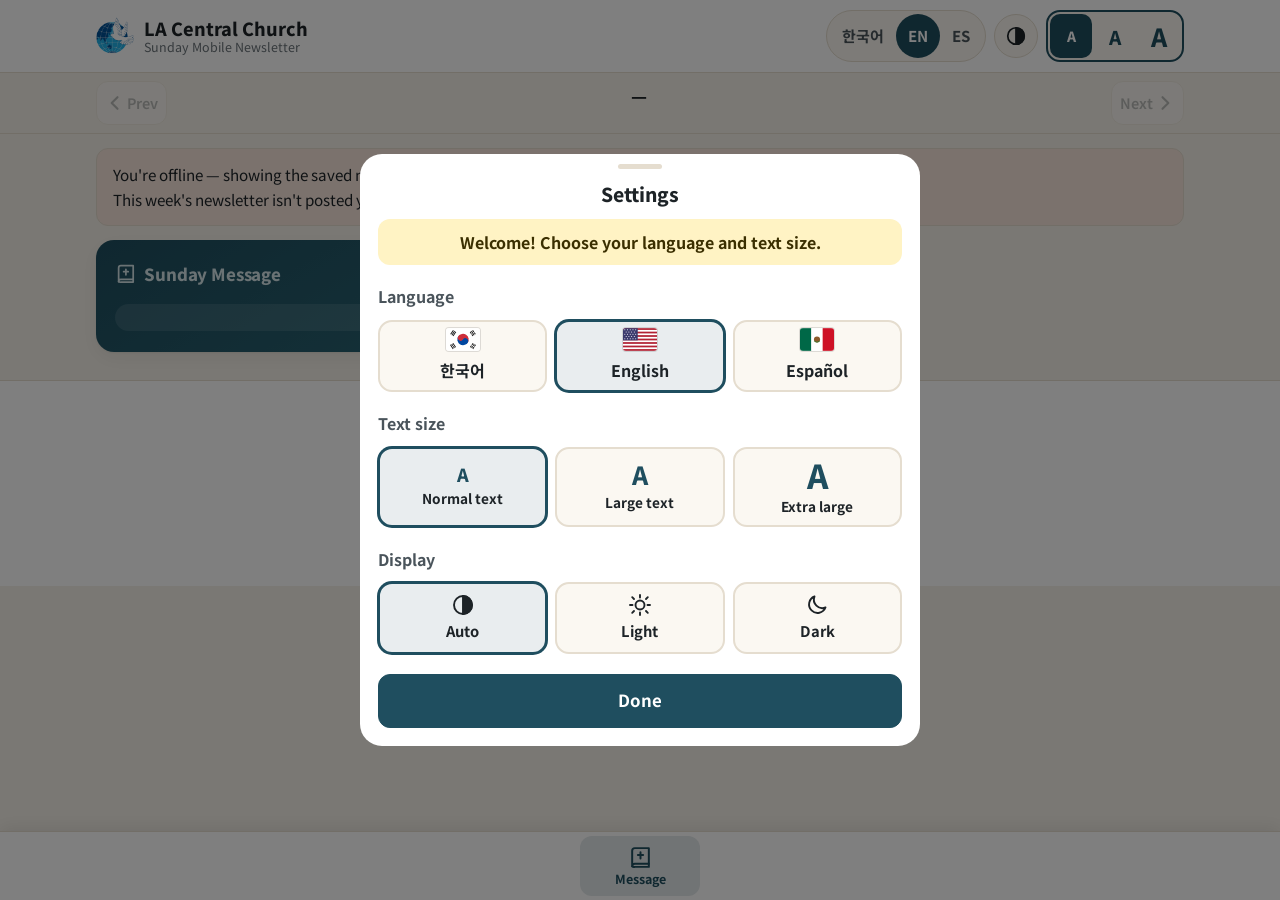
==== commit c166ec24: "휴대폰 위쪽: 국기 설정 버튼 하나로 정리, 누르면 설정 창(언어·글씨 크기·화면) — 교회 달력과 같은 방식 - 첫 방문에는 설정 창이 자동으로 열림 (예전 노란 글씨 안내 대신" ====
--- a/index.html
+++ b/index.html
@@ -59,6 +59,7 @@
           <button type="button" data-size="3"><span class="g g3" aria-hidden="true">가</span></button>
         </div>
       </div>
+      <button type="button" class="set-btn" id="setBtn" aria-haspopup="dialog"><span class="set-flag" id="setFlag"></span><span class="set-g" id="setG">가</span><span class="set-gear" aria-hidden="true"><svg viewBox="0 0 24 24"><path d="M6 9l6 6 6-6"/></svg></span></button>
     </div>
   </header>
 
@@ -143,6 +144,7 @@
         <!-- 이번 주 묵상 말씀 -->
         <section class="card" id="sec-readings" aria-labelledby="h-readings">
           <h2 class="eyebrow" id="h-readings"><span class="ico" data-ico="book"></span><span data-i18n="readings"></span></h2>
+          <p class="read-hint" id="readHint"></p>
           <ul class="read-list" id="readings"></ul>
         </section>
       </div>
@@ -211,6 +213,29 @@
 
   <nav class="bottomnav" id="bottomnav" aria-label="Menu"></nav>
 
+  <dialog id="readerDialog" class="reader">
+    <div class="reader-head">
+      <div class="reader-titles"><b id="readerDay"></b><span id="readerRefs"></span></div>
+      <button type="button" class="reader-close" id="readerClose"></button>
+    </div>
+    <div class="reader-body" id="readerBody"></div>
+  </dialog>
+
+  <dialog id="setDialog" class="sheet" aria-labelledby="setTitle">
+    <div class="sheet-box">
+      <div class="sheet-grip" aria-hidden="true"></div>
+      <p class="sheet-title" id="setTitle"></p>
+      <p class="sheet-welcome" id="setWelcome" hidden></p>
+      <h3 class="sheet-h" id="setHLang"></h3>
+      <div class="set-langs" id="setLangs"></div>
+      <h3 class="sheet-h" id="setHSize"></h3>
+      <div class="set-sizes" id="setSizes"></div>
+      <h3 class="sheet-h" id="setHTheme"></h3>
+      <div class="set-themes" id="setThemes"></div>
+      <button type="button" class="btn primary wide" id="setDone"></button>
+    </div>
+  </dialog>
+
   <dialog id="installDialog">
     <div class="ins-box">
       <p class="ins-title" id="insTitle"></p>
@@ -222,6 +247,7 @@
   <div class="toast" id="toast" role="status" aria-live="polite"></div>
 
   <script src="lacc-parser.js"></script>
+  <script src="bible.js"></script>
   <script src="app.js"></script>
 </body>
 </html>
--- a/styles.css
+++ b/styles.css
@@ -355,3 +355,121 @@
 .ins-steps li::before { content: counter(s); position: absolute; left: 0; top: 0; width: 1.9rem; height: 1.9rem; border-radius: 50%; background: var(--primary); color: var(--primary-ink); display: grid; place-items: center; font-weight: 800; }
 .ins-ico { display: inline-grid; place-items: center; vertical-align: middle; width: 1.8em; height: 1.8em; border-radius: 8px; background: var(--surface-2); border: 1px solid var(--line); color: #0a84ff; }
 .ins-ico svg { width: 1.2em; height: 1.2em; fill: none; stroke: currentColor; stroke-width: 2; stroke-linecap: round; stroke-linejoin: round; }
+
+/* ── 봉사 종류별 색 (밝은 화면: 진한 색 + 흰 글씨 / 어두운 화면: 밝은 색 + 검은 글씨) ── */
+:root { --sc-ink: #ffffff;
+  --sc-meal: #b4501f; --sc-meal-soft: #fbe9df;
+  --sc-child: #b0306a; --sc-child-soft: #fbe3ee;
+  --sc-safety: #2f5aa8; --sc-safety-soft: #e3ebfa;
+  --sc-guide: #2e7d4f; --sc-guide-soft: #e1f3e8;
+  --sc-memory: #8a6a12; --sc-memory-soft: #f6eed5;
+  --sc-other: #5b4fa8; --sc-other-soft: #ebe8fa; }
+@media (prefers-color-scheme: dark) { :root:not([data-theme="light"]) { --sc-ink: #121212;
+  --sc-meal: #f0a070; --sc-meal-soft: #3a2a20; --sc-child: #f08cbc; --sc-child-soft: #3a2230;
+  --sc-safety: #8fb0f0; --sc-safety-soft: #1f2a3e; --sc-guide: #7fcf9f; --sc-guide-soft: #1d3326;
+  --sc-memory: #e6c26a; --sc-memory-soft: #352d18; --sc-other: #b7aef0; --sc-other-soft: #2a2740; } }
+:root[data-theme="dark"] { --sc-ink: #121212;
+  --sc-meal: #f0a070; --sc-meal-soft: #3a2a20; --sc-child: #f08cbc; --sc-child-soft: #3a2230;
+  --sc-safety: #8fb0f0; --sc-safety-soft: #1f2a3e; --sc-guide: #7fcf9f; --sc-guide-soft: #1d3326;
+  --sc-memory: #e6c26a; --sc-memory-soft: #352d18; --sc-other: #b7aef0; --sc-other-soft: #2a2740; }
+.sc-meal { --c: var(--sc-meal); --cs: var(--sc-meal-soft); }
+.sc-child { --c: var(--sc-child); --cs: var(--sc-child-soft); }
+.sc-safety { --c: var(--sc-safety); --cs: var(--sc-safety-soft); }
+.sc-guide { --c: var(--sc-guide); --cs: var(--sc-guide-soft); }
+.sc-memory { --c: var(--sc-memory); --cs: var(--sc-memory-soft); }
+.sc-other { --c: var(--sc-other); --cs: var(--sc-other-soft); }
+
+.serve-list li.serve-item { border: 1px solid var(--line); border-left: 7px solid var(--c); background: var(--cs); }
+.serve-item .si-role { display: flex; align-items: center; gap: .4rem; color: var(--c); }
+.si-emoji { font-size: 1.25em; line-height: 1; }
+.serve-item .si-row.cur { background: var(--c); color: var(--sc-ink); }
+.serve-item .si-row.nxt { background: var(--surface); border-color: color-mix(in srgb, var(--c) 35%, var(--line)); }
+.serve-month li { border-left: 6px solid var(--c); padding-left: .7rem; border-radius: 4px; margin-bottom: .35rem; background: var(--cs); }
+.serve-month li .serve-role { display: flex; align-items: center; gap: .35rem; color: var(--c); font-weight: 800; }
+
+/* ── 묵상 말씀: 누르면 읽기 ── */
+.read-hint { margin: -.2rem 0 .7rem; font-size: .92rem; color: var(--ink-2); }
+.read-hint b { color: var(--primary); }
+.read-list li:has(.r-link) { display: block; padding: 0; }
+.r-link { display: grid; grid-template-columns: 4.2em 1fr auto; gap: .7rem; align-items: center; width: 100%; padding: .65rem .7rem; border: 0; border-radius: 12px; background: transparent; color: inherit; font: inherit; text-align: left; text-decoration: none; cursor: pointer; min-height: 52px; }
+.r-link:active { transform: scale(.99); }
+.r-go { flex: none; padding: .25rem .7rem; border-radius: 999px; background: var(--primary); color: var(--primary-ink); font-size: .85rem; font-weight: 800; white-space: nowrap; }
+.read-list li.today .r-go { background: var(--primary-ink); color: var(--primary); }
+@media (max-width: 640px) { html[data-size="3"] .r-link { grid-template-columns: 1fr auto; } html[data-size="3"] .r-link .r-txt { grid-column: 1 / -1; grid-row: 2; } }
+
+/* ── 읽기 화면 (휴대폰에서는 전체 화면) ── */
+dialog.reader { width: min(760px, 100vw); max-width: 100vw; height: min(92vh, 100dvh); max-height: 100dvh; padding: 0; border-radius: 18px; display: none; flex-direction: column; overflow: hidden; }
+dialog.reader[open] { display: flex; }
+@media (max-width: 640px) { dialog.reader { width: 100vw; height: 100dvh; border-radius: 0; margin: 0; } }
+.reader-head { display: flex; align-items: center; justify-content: space-between; gap: 10px; padding: 12px 16px; border-bottom: 1px solid var(--line); background: var(--surface); }
+.reader-titles { display: grid; min-width: 0; }
+.reader-titles b { font-size: 1.1rem; color: var(--primary); }
+.reader-titles span { font-size: .9rem; color: var(--ink-2); }
+.reader-close { flex: none; min-height: 48px; padding: 0 16px; border-radius: 12px; border: 0; background: var(--primary); color: var(--primary-ink); font-weight: 800; font-size: 16px; cursor: pointer; }
+.reader-body { flex: 1; overflow-y: auto; -webkit-overflow-scrolling: touch; padding: 8px 18px calc(28px + env(safe-area-inset-bottom)); background: var(--surface); }
+.reader-ch h3 { position: sticky; top: -8px; margin: 0 -18px; padding: 10px 18px; background: var(--surface-2); border-bottom: 1px solid var(--line); font-size: 1.1rem; color: var(--primary); }
+.reader-ch p { font-family: var(--serif); font-size: 1.2rem; line-height: 1.95; margin: .8rem 0 1.4rem; }
+.vn { font-family: var(--sans); font-size: .7em; font-weight: 800; color: var(--accent); vertical-align: super; margin: 0 .2em 0 .35em; }
+.reader-loading { padding: 2rem 0; text-align: center; color: var(--muted); }
+.reader-src { margin: 1rem 0 0; font-size: .85rem; color: var(--muted); text-align: center; }
+
+/* ── 읽기 화면: 장마다 접기/펼치기 ── */
+.reader-tip { margin: .6rem 0 .8rem; padding: .7rem .9rem; border-radius: 12px; background: #fff3c4; color: #3b2f00; font-weight: 700; font-size: 1rem; }
+details.rc { margin: 0 0 .7rem; border: 2px solid var(--line); border-radius: 16px; background: var(--surface); overflow: clip; }
+details.rc > summary { list-style: none; display: flex; align-items: center; gap: .7rem; min-height: 68px; padding: .7rem .9rem; cursor: pointer; background: var(--surface-2); user-select: none; }
+details.rc > summary::-webkit-details-marker { display: none; }
+.rc-num { flex: none; display: grid; place-items: center; width: 2rem; height: 2rem; border-radius: 50%; background: var(--primary); color: var(--primary-ink); font-weight: 800; font-size: .95rem; }
+.rc-name { flex: 1; min-width: 0; display: grid; font-weight: 800; font-size: 1.15rem; color: var(--ink); line-height: 1.3; }
+.rc-name small { font-weight: 600; font-size: .8rem; color: var(--muted); }
+.rc-act { flex: none; padding: .4rem .8rem; border-radius: 999px; background: var(--primary); color: var(--primary-ink); font-weight: 800; font-size: .9rem; white-space: nowrap; }
+.rc-close { display: none; }
+details.rc[open] { border-color: var(--primary); }
+details.rc[open] > summary { position: sticky; top: -8px; z-index: 2; background: var(--primary); }
+details.rc[open] .rc-name, details.rc[open] .rc-name small { color: var(--primary-ink); }
+details.rc[open] .rc-num { background: var(--primary-ink); color: var(--primary); }
+details.rc[open] .rc-act { background: var(--primary-ink); color: var(--primary); }
+details.rc[open] .rc-open { display: none; }
+details.rc[open] .rc-close { display: inline; }
+.rc-body { padding: .2rem 1rem 1rem; }
+.rc-body p { font-family: var(--serif); font-size: 1.2rem; line-height: 1.95; margin: .8rem 0 1rem; }
+.rc-foot { display: flex; flex-wrap: wrap; gap: .5rem; }
+.rc-next, .rc-fold { min-height: 52px; padding: 0 1rem; border-radius: 12px; border: 0; font-weight: 800; font-size: 1rem; cursor: pointer; }
+.rc-next { flex: 1 1 auto; background: var(--primary); color: var(--primary-ink); }
+.rc-fold { background: var(--surface-2); color: var(--ink-2); border: 1px solid var(--line); }
+@media (max-width: 640px) { html[data-size="3"] details.rc > summary { flex-wrap: wrap; } }
+.ins-steps li small { display: block; font-size: .85em; color: var(--muted); font-weight: 500; margin-top: .15rem; }
+
+/* ── 오른쪽 위 국기 버튼 + 설정 창 (교회 달력과 같은 방식) ── */
+.set-btn { display: none; align-items: center; gap: 6px; flex: none; height: 44px; padding: 0 10px 0 8px; border: 1px solid var(--line); border-radius: 12px; background: var(--surface-2); color: var(--primary); cursor: pointer; font-weight: 800; }
+.set-flag { display: inline-flex; }
+.set-flag .flag { width: 26px; height: 17px; border-radius: 2px; box-shadow: 0 0 0 1px rgba(0,0,0,.12); }
+.set-g { font-size: 18px; line-height: 1; }
+.set-gear svg { width: 16px; height: 16px; fill: none; stroke: currentColor; stroke-width: 2.4; stroke-linecap: round; stroke-linejoin: round; display: block; }
+@media (max-width: 719px) {
+  .controls { display: none !important; }
+  .set-btn { display: inline-flex; }
+  .topbar-inner { flex-wrap: nowrap; }
+  .brand { flex: 1 1 auto; min-width: 0; }
+  .brand > div { min-width: 0; }
+  .brand-name, .brand-sub { white-space: nowrap; overflow: hidden; text-overflow: ellipsis; }
+  .brand img { display: block !important; }
+}
+dialog.sheet { width: 100%; max-width: 560px; margin: auto auto 0; border-radius: 22px 22px 0 0; padding: 0; }
+dialog.sheet[open] { animation: sheetUp .22s ease-out; }
+@keyframes sheetUp { from { transform: translateY(40px); opacity: .4; } to { transform: none; opacity: 1; } }
+@media (min-width: 720px) { dialog.sheet { margin: auto; border-radius: 22px; } }
+.sheet-box { padding: 10px 18px calc(18px + env(safe-area-inset-bottom)); display: grid; gap: 4px; max-height: 92dvh; overflow: auto; }
+.sheet-grip { width: 44px; height: 5px; border-radius: 3px; background: var(--line); justify-self: center; margin-bottom: 6px; }
+.sheet-title { margin: 0; font-size: 1.2rem; font-weight: 800; text-align: center; }
+.sheet-welcome { margin: .3rem 0 0; padding: .6rem .8rem; border-radius: 12px; background: #fff3c4; color: #3b2f00; font-weight: 700; font-size: 1rem; text-align: center; }
+.sheet-h { margin: .9rem 0 .4rem; font-size: 1rem; color: var(--ink-2); }
+.set-langs, .set-sizes, .set-themes { display: grid; grid-template-columns: repeat(3, 1fr); gap: 8px; }
+.set-langs button, .set-sizes button, .set-themes button { display: flex; flex-direction: column; align-items: center; justify-content: center; gap: .35rem; min-height: 72px; padding: .4rem .3rem; border-radius: 14px; border: 2px solid var(--line); background: var(--surface-2); color: var(--ink); font-weight: 700; font-size: 1rem; cursor: pointer; }
+.set-langs .flag { width: 34px; height: 23px; flex: none; border-radius: 3px; box-shadow: 0 0 0 1px rgba(0,0,0,.12); }
+.set-sizes button { gap: 2px; min-height: 80px; font-size: .85rem; }
+.set-sizes .sz { color: var(--primary); font-weight: 800; line-height: 1.1; }
+.set-themes button { gap: 2px; font-size: .92rem; }
+.set-themes svg { width: 24px; height: 24px; fill: none; stroke: currentColor; stroke-width: 1.9; stroke-linecap: round; stroke-linejoin: round; }
+.set-langs button[aria-pressed="true"], .set-sizes button[aria-pressed="true"], .set-themes button[aria-pressed="true"] { border-color: var(--primary); background: color-mix(in srgb, var(--primary) 10%, var(--surface)); box-shadow: 0 0 0 1px var(--primary); }
+.btn.wide { width: 100%; margin-top: 1rem; min-height: 54px; font-size: 1.05rem; }
+.btn.primary { background: var(--primary); color: var(--primary-ink); border-color: var(--primary); }
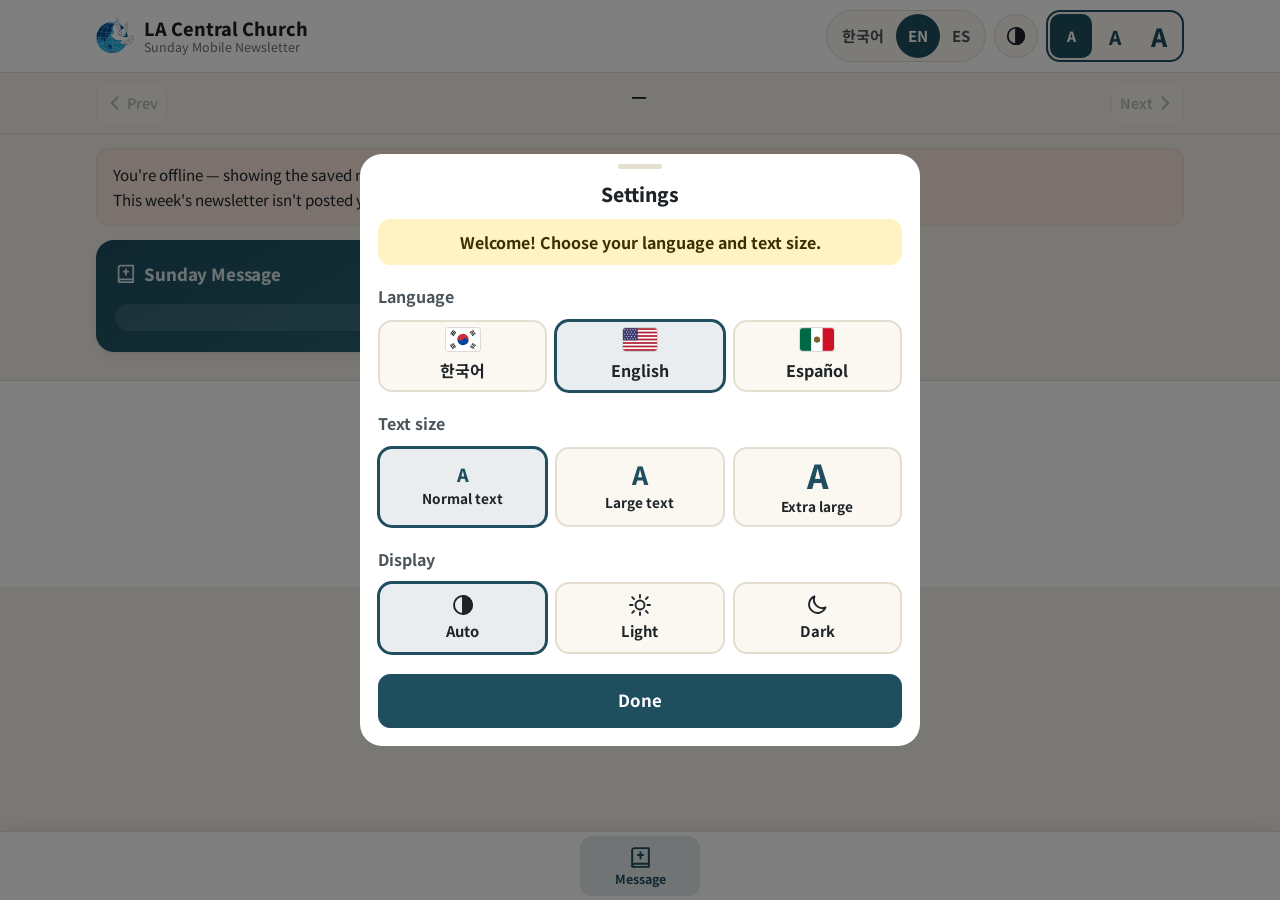
==== commit 2ce93c47: "발표 화면: 언어별 지난주·이번 주·다음 주 9장, 글꼴 로딩 후 글씨 크기 다시 맞춤 / 앱 성구암송 카드는 예전 순서로, 발표 버튼은 작은 아이콘 Co-Authored-By: " ====
--- a/index.html
+++ b/index.html
@@ -123,7 +123,10 @@
         <section class="card memory" id="sec-memory" aria-labelledby="h-memory">
           <div class="card-head">
             <h2 class="eyebrow" id="h-memory"><span class="ico" data-ico="heart"></span><span data-i18n="memory"></span></h2>
-            <button type="button" class="chip-btn" id="practiceBtn" aria-pressed="false" data-i18n="practice"></button>
+            <div class="mem-btns">
+              <button type="button" class="chip-btn" id="practiceBtn" aria-pressed="false" data-i18n="practice"></button>
+              <button type="button" class="chip-btn present-btn" id="presentBtn"><span aria-hidden="true">📽</span><span class="sr" data-i18n="present"></span></button>
+            </div>
           </div>
           <p class="verse-theme" id="memoryTheme"></p>
           <blockquote class="verse" id="memoryText"></blockquote>
--- a/styles.css
+++ b/styles.css
@@ -473,3 +473,13 @@
 .set-langs button[aria-pressed="true"], .set-sizes button[aria-pressed="true"], .set-themes button[aria-pressed="true"] { border-color: var(--primary); background: color-mix(in srgb, var(--primary) 10%, var(--surface)); box-shadow: 0 0 0 1px var(--primary); }
 .btn.wide { width: 100%; margin-top: 1rem; min-height: 54px; font-size: 1.05rem; }
 .btn.primary { background: var(--primary); color: var(--primary-ink); border-color: var(--primary); }
+
+/* ── 성구암송: 지난주 → 이번 주 → 다음 주, 발표 버튼 ── */
+.mem-btns { display: flex; gap: 6px; flex-wrap: wrap; justify-content: flex-end; }
+.present-btn { padding: .35rem .75rem; }
+.next-verse.last { margin: .2rem 0 .7rem; border-top: 0; border-bottom: 1px dashed var(--line); padding: 0 0 .4rem; }
+.verse-when { margin: .2rem 0 .3rem; font-size: .82rem; font-weight: 800; color: var(--primary); letter-spacing: .02em; }
+.verse-when + .verse-theme { margin-left: 0; }
+.mem-btns { flex-wrap: nowrap; }
+.present-btn { padding: 0; width: 44px; justify-content: center; font-size: 1.15rem; display: inline-grid; place-items: center; }
+#sec-memory .card-head .eyebrow { margin-bottom: .4rem; }
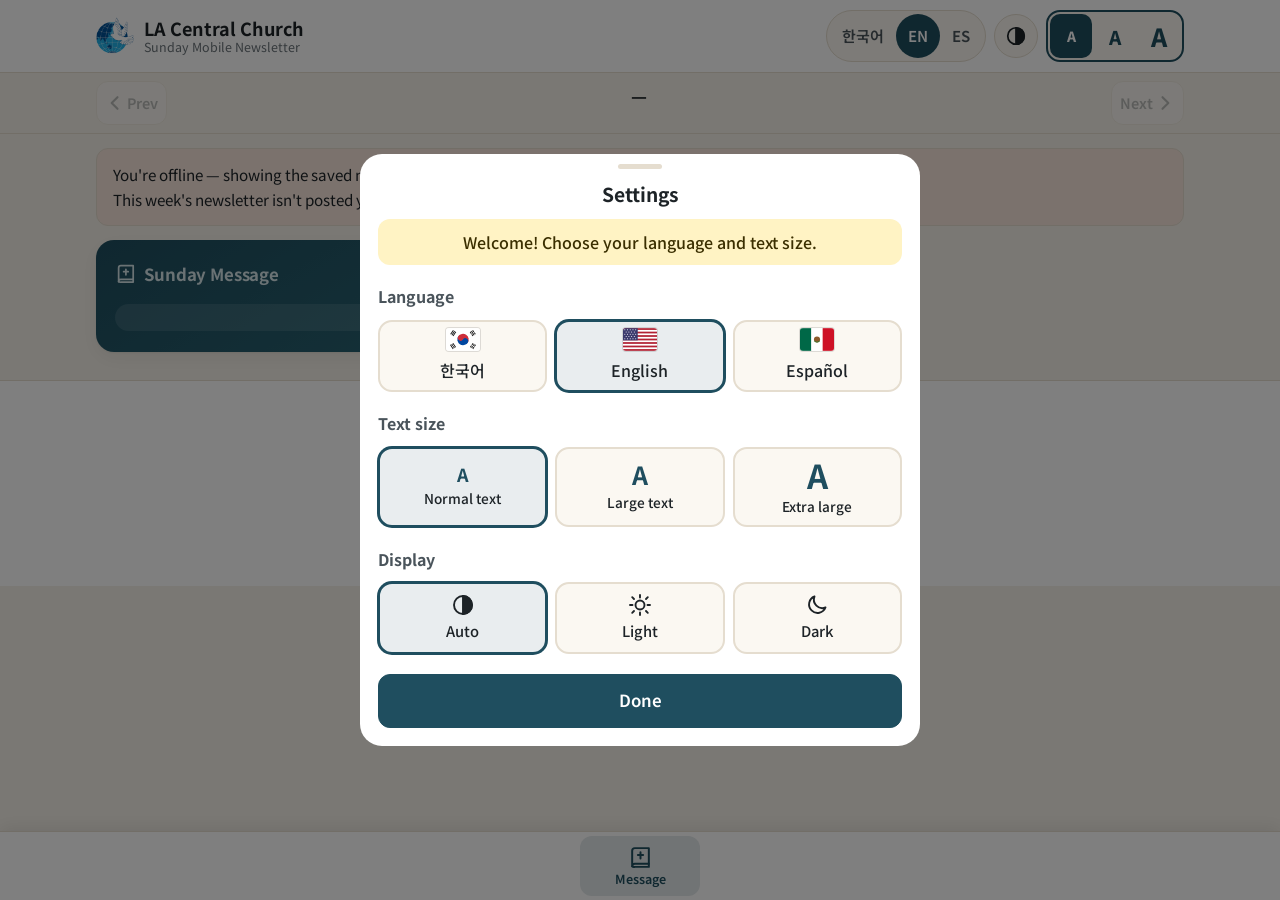
==== commit 546bf137: "글씨 굵기 정리: 중요한 것(설교 제목·본문·찬송 번호·암송 장절·날짜·이번 주 봉사자)만 굵게, 본문은 보통 굵기 Co-Authored-By: Claude Opus 5.5 <no" ====
--- a/index.html
+++ b/index.html
@@ -26,7 +26,7 @@
   <meta name="apple-mobile-web-app-status-bar-style" content="default">
   <link rel="preconnect" href="https://fonts.googleapis.com">
   <link rel="preconnect" href="https://fonts.gstatic.com" crossorigin>
-  <link href="https://fonts.googleapis.com/css2?family=Noto+Sans+KR:wght@400;500;700;800&family=Noto+Serif+KR:wght@600;700&display=swap" rel="stylesheet">
+  <link href="https://fonts.googleapis.com/css2?family=Noto+Sans+KR:wght@400;500;600;700;800&family=Noto+Serif+KR:wght@500;600;700&display=swap" rel="stylesheet">
   <link rel="stylesheet" href="styles.css">
   <script>
     // 화면 깜빡임 없이 저장된 화면 모드(밝게/어둡게) 먼저 적용
--- a/styles.css
+++ b/styles.css
@@ -483,3 +483,73 @@
 .mem-btns { flex-wrap: nowrap; }
 .present-btn { padding: 0; width: 44px; justify-content: center; font-size: 1.15rem; display: inline-grid; place-items: center; }
 #sec-memory .card-head .eyebrow { margin-bottom: .4rem; }
+
+/* ───────── 글씨 굵기 정리: 중요한 것만 굵게 ─────────
+   700 = 꼭 눈에 띄어야 할 것 (설교 제목·본문·찬송 번호·암송 장절·날짜·제목·이번 주 봉사자)
+   500~600 = 보조 (이름표·버튼·작은 설명)
+   400 = 본문 (소식·일정 내용·이름 목록·읽을 범위) */
+body { font-weight: 400; }
+.brand-name { font-weight: 700; }
+.wk-date { font-weight: 700; }
+.wk-tag { font-weight: 600; }
+.eyebrow { font-weight: 700; }
+.seg button, .tabs button, .chip-btn, .btn, .set-btn { font-weight: 600; }
+.bottomnav a, .quicknav a { font-weight: 600; }
+/* 주일 말씀 */
+.sermon-title { font-weight: 700; }
+.meta-k { font-weight: 500; }
+.meta-v { font-weight: 500; }
+.meta-v.scripture { font-weight: 700; }
+.hero .sub { font-weight: 600; }
+.hymn-list li { font-weight: 500; }
+.hymn-num { font-weight: 700; }
+.order summary { font-weight: 500; }
+.order-list .o-k { font-weight: 500; }
+.t-k { font-weight: 500; }
+.t-v { font-weight: 600; }
+.fellow-k { font-weight: 500; }
+#fellowship { font-weight: 500; }
+.yt-text b { font-weight: 700; }
+.yt-title { font-weight: 500; }
+.yt-text small { font-weight: 500; }
+.yt-link { font-weight: 500; }
+/* 암송 */
+.verse { font-weight: 500; }
+.verse-ref { font-weight: 700; }
+.verse-theme { font-weight: 600; }
+.next-verse summary { font-weight: 500; }
+.next-text { font-weight: 400; }
+/* 묵상 */
+.read-hint b { font-weight: 600; }
+.r-day { font-weight: 700; }
+.r-day em { font-weight: 500; }
+.r-txt { font-weight: 400; }
+.r-go { font-weight: 600; }
+/* 소식 · 일정 */
+.news-list li { font-weight: 400; }
+.news-list li::before { font-weight: 700; }
+.sched-when { font-weight: 600; }
+.sched-what { font-weight: 400; }
+.sub2 { font-weight: 600; }
+.m-name { font-weight: 500; }
+.m-time { font-weight: 500; }
+/* 봉사 */
+.si-role { font-weight: 700; }
+.si-row .wk { font-weight: 500; }
+.si-row .wk b { font-weight: 700; }
+.si-row.cur .si-names { font-weight: 700; }
+.si-row.nxt .si-names { font-weight: 400; }
+.serve-role, .serve-month li .serve-role { font-weight: 600; }
+.serve-names { font-weight: 400; }
+/* 읽기 화면 · 설정 · 안내 */
+.rc-name { font-weight: 700; }
+.rc-name small { font-weight: 500; }
+.rc-act, .rc-next, .rc-fold, .reader-close { font-weight: 600; }
+.vn { font-weight: 600; }
+.reader-tip, .sheet-welcome { font-weight: 500; }
+.sheet-title, .ins-title, .qr-title { font-weight: 700; }
+.set-langs button, .set-sizes button, .set-themes button { font-weight: 500; }
+.set-sizes .sz { font-weight: 700; }
+.install-txt b { font-weight: 700; }
+.install-txt small { font-weight: 400; }
+.size-hint, .size-hint button { font-weight: 600; }
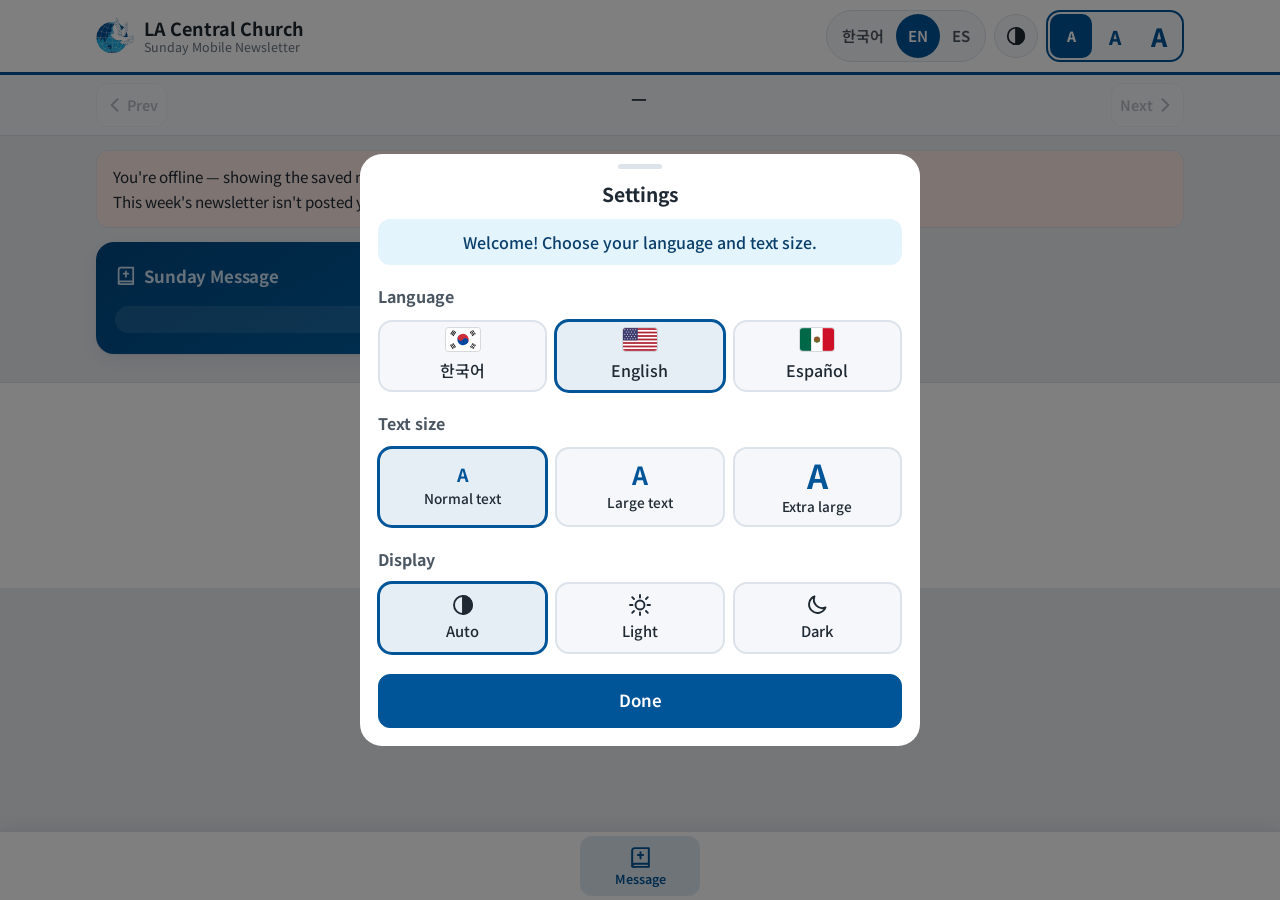
==== commit 73b9af51: "색상을 생명의말씀선교회 홈페이지에 맞춤 (진한 파랑 · 하늘색 · 연회색 바탕 · 빨간 날짜), 발표 화면도 파랑 - 묵상 말씀: 한국어 줄에 붙어 온 스페인어 분리, 「겔 48/" ====
--- a/index.html
+++ b/index.html
@@ -15,7 +15,7 @@
   <meta property="og:image:height" content="630">
   <meta name="twitter:card" content="summary_large_image">
   <meta name="robots" content="noindex, nofollow">
-  <meta name="theme-color" content="#1f4e5f">
+  <meta name="theme-color" content="#005599">
   <link rel="manifest" href="manifest.webmanifest">
   <link rel="icon" href="favicon-32.png" type="image/png" sizes="32x32">
   <link rel="icon" href="icon-192.png" type="image/png" sizes="192x192">
--- a/styles.css
+++ b/styles.css
@@ -1,22 +1,24 @@
 :root {
-  --bg: #f6f2ea;
+  /* 생명의말씀선교회 홈페이지 색 (진한 파랑 · 하늘색 로고 · 연회색 바탕 · 빨간 날짜) */
+  --bg: #ebeef2;
   --surface: #ffffff;
-  --surface-2: #fbf8f2;
-  --ink: #1d2327;
-  --ink-2: #4a545b;
-  --muted: #6b747a;
-  --line: #e5ddcf;
-  --primary: #1f4e5f;
+  --surface-2: #f5f7fa;
+  --ink: #1f2933;
+  --ink-2: #4a5662;
+  --muted: #6c7683;
+  --line: #dde3ea;
+  --primary: #005599;
   --primary-ink: #ffffff;
-  --accent: #b5502f;
-  --accent-soft: #f7e6dc;
-  --gold: #a07a2c;
-  --hero-1: #1f4e5f;
-  --hero-2: #2c6a78;
+  --sky: #22b2e9;
+  --accent: #d0341c;
+  --accent-soft: #fde9e5;
+  --gold: #0a78bd;
+  --hero-1: #004983;
+  --hero-2: #0066ad;
   --hero-ink: #ffffff;
-  --hero-ink-2: #d6e6ea;
+  --hero-ink-2: #cfe4f6;
   --focus: #ffb703;
-  --shadow: 0 1px 2px rgba(30, 30, 20, .06), 0 6px 20px rgba(30, 30, 20, .06);
+  --shadow: 0 1px 2px rgba(10, 30, 60, .06), 0 6px 20px rgba(10, 30, 60, .07);
   --radius: 18px;
   --serif: "Noto Serif KR", "Nanum Myeongjo", Georgia, serif;
   --sans: "Noto Sans KR", -apple-system, BlinkMacSystemFont, "Apple SD Gothic Neo", "Malgun Gothic", "Segoe UI", Roboto, sans-serif;
@@ -24,17 +26,17 @@
 }
 @media (prefers-color-scheme: dark) {
   :root:not([data-theme="light"]) {
-    --bg: #121618; --surface: #1b2124; --surface-2: #20272b; --ink: #eef1f2; --ink-2: #c3cbcf;
-    --muted: #9aa5ab; --line: #2e383d; --primary: #6fb3c4; --primary-ink: #0d1a1e; --accent: #f08c66;
-    --accent-soft: #3a2620; --gold: #e0b75a; --hero-1: #17394a; --hero-2: #1f4e5f; --hero-ink: #ffffff;
-    --hero-ink-2: #c7dce2; --shadow: 0 1px 2px rgba(0,0,0,.4); color-scheme: dark;
+    --bg: #0e1620; --surface: #16212d; --surface-2: #1c2937; --ink: #edf2f7; --ink-2: #c2ccd6;
+    --muted: #93a0ad; --line: #2a3848; --primary: #5cb6f0; --primary-ink: #06182a; --sky: #5cc8f2; --accent: #ff8366;
+    --accent-soft: #3b2420; --gold: #6fc3f2; --hero-1: #08294a; --hero-2: #0b3d6b; --hero-ink: #ffffff;
+    --hero-ink-2: #c4dcf0; --shadow: 0 1px 2px rgba(0,0,0,.4); color-scheme: dark;
   }
 }
 :root[data-theme="dark"] {
-  --bg: #121618; --surface: #1b2124; --surface-2: #20272b; --ink: #eef1f2; --ink-2: #c3cbcf;
-  --muted: #9aa5ab; --line: #2e383d; --primary: #6fb3c4; --primary-ink: #0d1a1e; --accent: #f08c66;
-  --accent-soft: #3a2620; --gold: #e0b75a; --hero-1: #17394a; --hero-2: #1f4e5f; --hero-ink: #ffffff;
-  --hero-ink-2: #c7dce2; --shadow: 0 1px 2px rgba(0,0,0,.4); color-scheme: dark;
+  --bg: #0e1620; --surface: #16212d; --surface-2: #1c2937; --ink: #edf2f7; --ink-2: #c2ccd6;
+  --muted: #93a0ad; --line: #2a3848; --primary: #5cb6f0; --primary-ink: #06182a; --sky: #5cc8f2; --accent: #ff8366;
+  --accent-soft: #3b2420; --gold: #6fc3f2; --hero-1: #08294a; --hero-2: #0b3d6b; --hero-ink: #ffffff;
+  --hero-ink-2: #c4dcf0; --shadow: 0 1px 2px rgba(0,0,0,.4); color-scheme: dark;
 }
 
 /* 글씨 크기 3단계 — 모든 크기는 rem 기준이라 한 번에 커집니다 */
@@ -120,7 +122,7 @@
 .scripture-text { margin: .9rem 0 0; font-family: var(--serif); font-size: 1.1rem; line-height: 1.8; color: var(--hero-ink); opacity: .95; }
 .hero .sub { display: flex; align-items: center; gap: .4rem; margin: 1.1rem 0 .5rem; font-size: .95rem; color: var(--hero-ink-2); font-weight: 700; }
 .hymn-list { list-style: none; margin: 0; padding: 0; display: grid; gap: .45rem; }
-.hymn-list li { display: flex; gap: .7rem; align-items: center; background: rgba(255,255,255,.95); color: #17323c; border-radius: 12px; padding: .6rem .85rem; font-weight: 700; font-size: 1.1rem; line-height: 1.4; }
+.hymn-list li { display: flex; gap: .7rem; align-items: center; background: rgba(255,255,255,.95); color: #12324f; border-radius: 12px; padding: .6rem .85rem; font-weight: 700; font-size: 1.1rem; line-height: 1.4; }
 .hymn-num { flex: none; display: inline-grid; place-items: center; min-width: 2.6em; padding: .15rem .45rem; border-radius: 8px; background: #f3d9a4; color: #5b3d07; font-weight: 800; font-size: .95em; }
 .order { margin-top: 1rem; border-top: 1px solid rgba(255,255,255,.2); padding-top: .6rem; }
 .order summary { cursor: pointer; font-weight: 700; color: var(--hero-ink-2); min-height: 44px; display: flex; align-items: center; }
@@ -324,7 +326,7 @@
 /* ── 유튜브 설교 영상 ── */
 .video:empty { display: none; }
 .video { margin-top: .9rem; }
-.yt-card { display: flex; gap: .8rem; align-items: center; padding: .55rem; border-radius: 14px; background: #fff; color: #17323c; text-decoration: none; box-shadow: 0 2px 10px rgba(0,0,0,.18); }
+.yt-card { display: flex; gap: .8rem; align-items: center; padding: .55rem; border-radius: 14px; background: #fff; color: #12324f; text-decoration: none; box-shadow: 0 2px 10px rgba(0,0,0,.18); }
 .yt-thumb { position: relative; flex: none; width: 42%; max-width: 220px; aspect-ratio: 16 / 9; border-radius: 10px; overflow: hidden; background: #000; }
 .yt-thumb img { width: 100%; height: 100%; object-fit: cover; display: block; }
 .yt-play { position: absolute; inset: 0; margin: auto; width: 52px; height: 36px; border-radius: 10px; background: #e62117; color: #fff; display: grid; place-items: center; }
@@ -553,3 +555,14 @@
 .install-txt b { font-weight: 700; }
 .install-txt small { font-weight: 400; }
 .size-hint, .size-hint button { font-weight: 600; }
+
+/* ── 선교회 색 맞춤: 찬송 번호 · 암송 주제 · 위쪽 막대 ── */
+.hymn-num { background: #dff1fc; color: #005599; }
+.verse-theme { background: color-mix(in srgb, var(--sky) 16%, var(--surface)); color: var(--gold); }
+.memory { border-left-color: var(--sky); }
+.topbar { border-bottom: 3px solid var(--primary); }
+.weekbar { background: var(--surface-2); }
+.wk-tag { color: var(--accent); }
+.reader-tip, .sheet-welcome { background: #e3f4fd; color: #0b3f6b; }
+:root[data-theme="dark"] .reader-tip, :root[data-theme="dark"] .sheet-welcome { background: #12324f; color: #cfe8fb; }
+@media (prefers-color-scheme: dark) { :root:not([data-theme="light"]) .reader-tip, :root:not([data-theme="light"]) .sheet-welcome { background: #12324f; color: #cfe8fb; } }
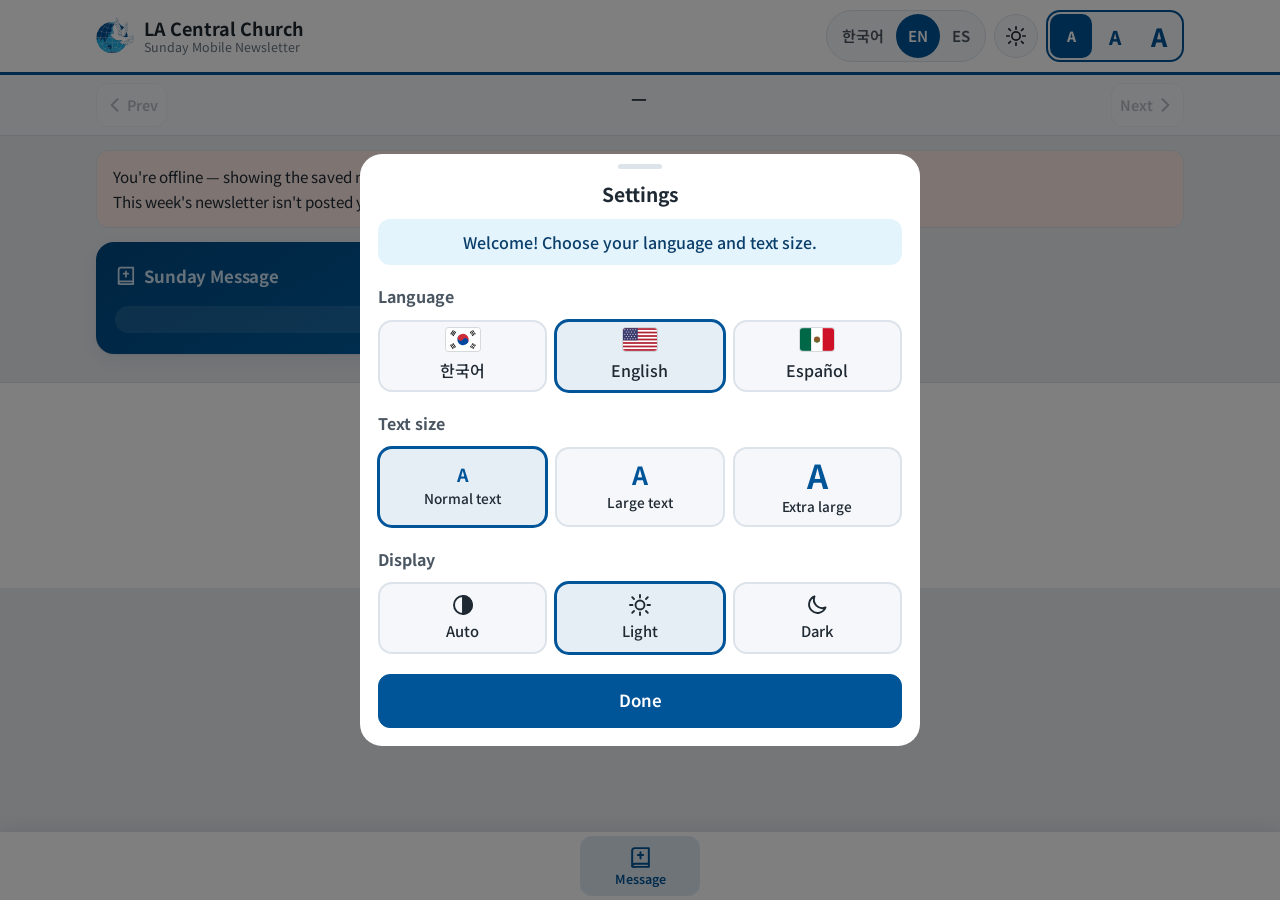
==== commit a91f162f: "기본 화면 모드를 「밝게」로 (자동·어둡게는 설정에서 고르면 기억) Co-Authored-By: Claude Opus 5.5 <noreply@anthropic.com> Claude" ====
--- a/index.html
+++ b/index.html
@@ -29,8 +29,8 @@
   <link href="https://fonts.googleapis.com/css2?family=Noto+Sans+KR:wght@400;500;600;700;800&family=Noto+Serif+KR:wght@500;600;700&display=swap" rel="stylesheet">
   <link rel="stylesheet" href="styles.css">
   <script>
-    // 화면 깜빡임 없이 저장된 화면 모드(밝게/어둡게) 먼저 적용
-    (function () { try { var m = localStorage.getItem('bb_theme') || ((document.cookie.match(/(?:^|;\s*)bb_theme=(light|dark)/) || [])[1]); if (m === 'light' || m === 'dark') document.documentElement.setAttribute('data-theme', m); } catch (e) {} })();
+    // 화면 깜빡임 없이 화면 모드 먼저 적용 (기본: 밝게)
+    (function () { try { var m = localStorage.getItem('bb_theme') || ((document.cookie.match(/(?:^|;\s*)bb_theme=(light|dark|auto)/) || [])[1]); if (m !== 'auto') document.documentElement.setAttribute('data-theme', m === 'dark' ? 'dark' : 'light'); } catch (e) {} })();
   </script>
   <script src="config.js"></script>
 </head>
